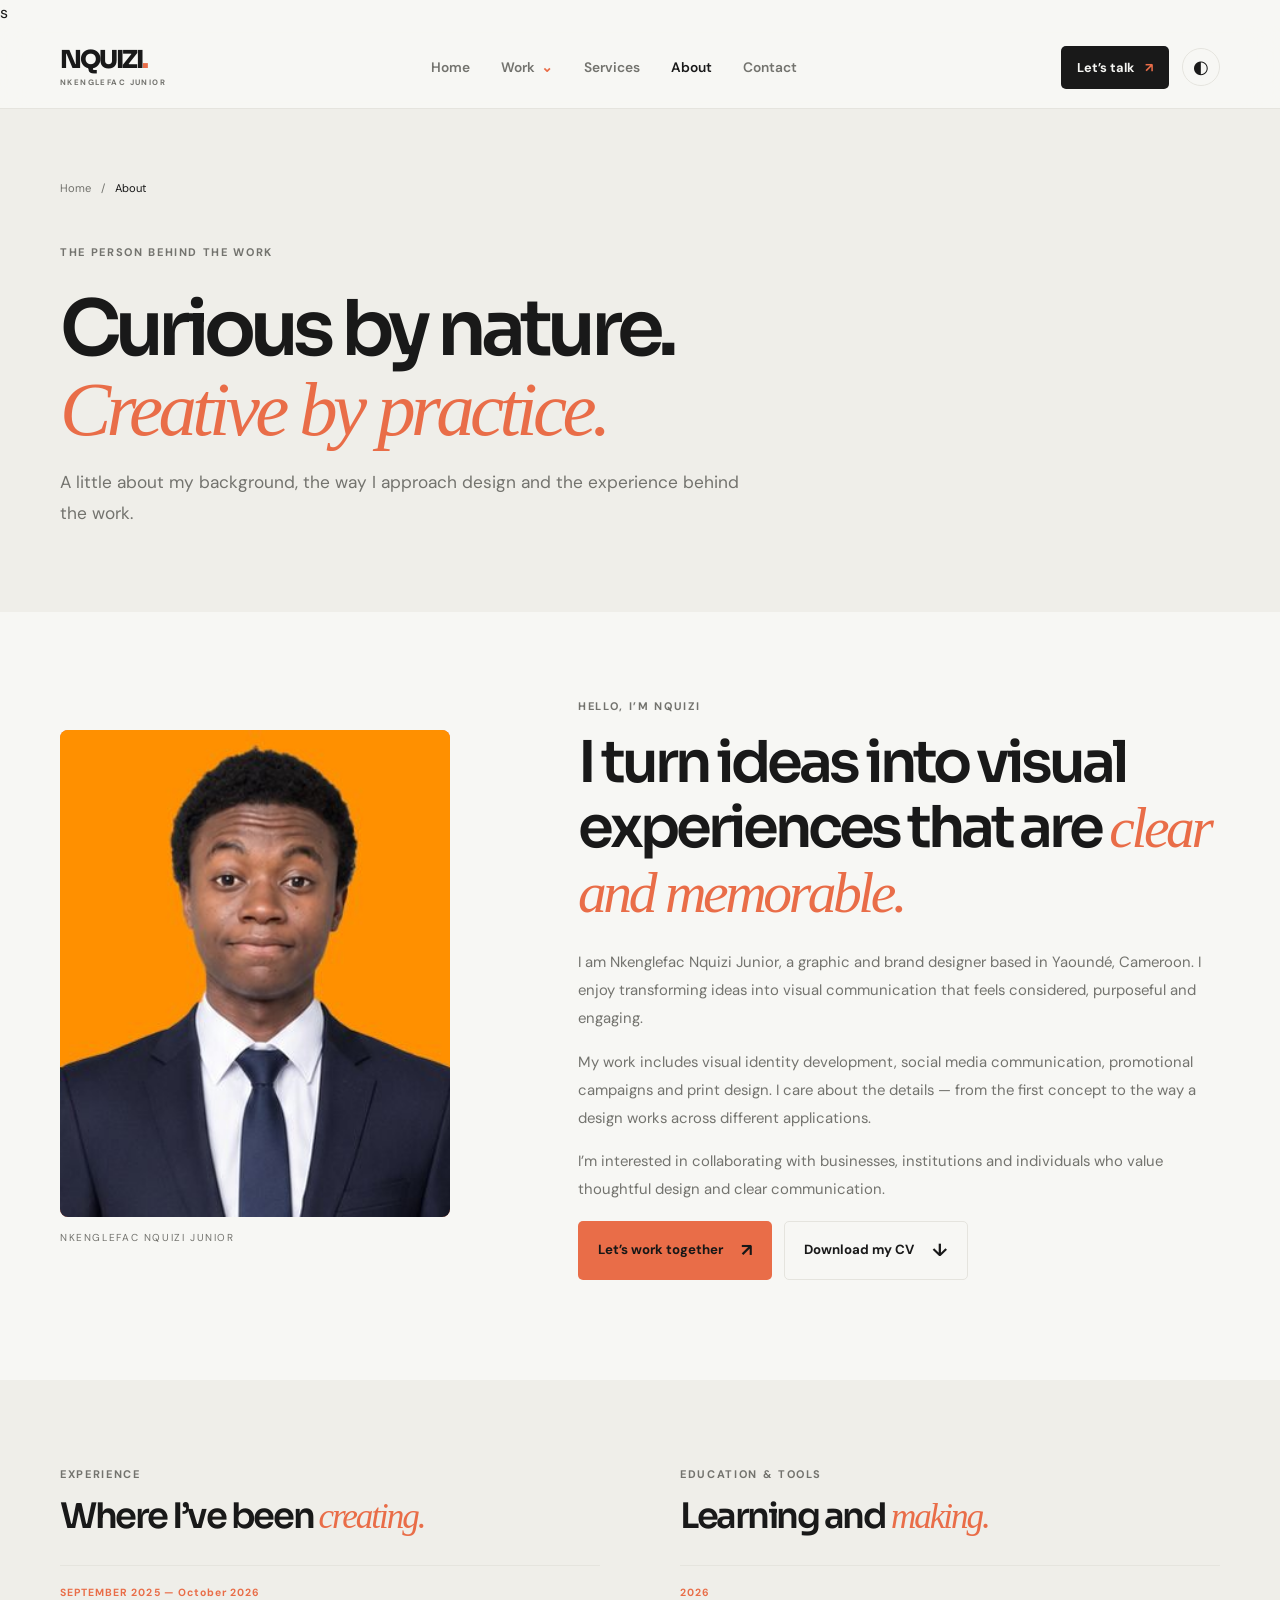
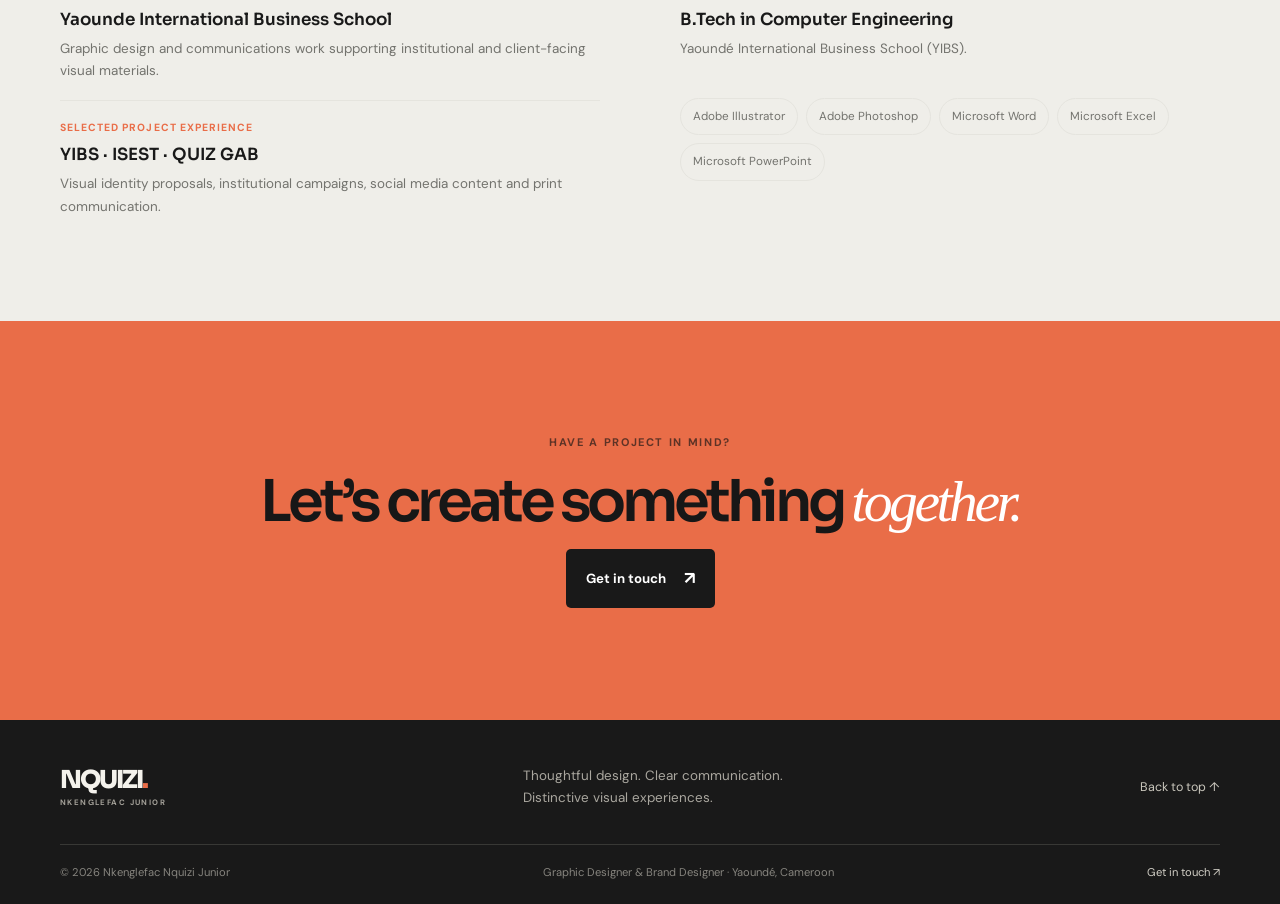
==== about.html @ 07d96ff3 "Initial portfolio commit" ====
s<!doctype html><html lang="en"><head><meta charset="utf-8"><meta name="viewport" content="width=device-width, initial-scale=1"><meta name="description" content="Learn more about Nkenglefac Nquizi Junior, graphic designer and brand designer based in Yaoundé, Cameroon."><title>About — Nkenglefac Nquizi Junior</title><link rel="preconnect" href="https://fonts.googleapis.com"><link rel="preconnect" href="https://fonts.gstatic.com" crossorigin><link href="https://fonts.googleapis.com/css2?family=DM+Sans:wght@400;500;600;700&family=Sora:wght@400;500;600;700;800&display=swap" rel="stylesheet"><link rel="stylesheet" href="assets/css/style.css"></head><body id="top"><header class="site-header"><div class="container nav-wrap"><a class="wordmark" href="index.html" aria-label="Nkenglefac Nquizi Junior home"><span>NQUIZI<span class="accent">.</span></span><small>NKENGLEFAC JUNIOR</small></a><button class="menu-toggle" type="button" aria-label="Open navigation" aria-expanded="false"><span></span><span></span></button><nav class="main-nav" aria-label="Main navigation"><ul><li><a href="index.html">Home</a></li><li class="has-submenu"><a href="work.html">Work <span class="chevron">⌄</span></a><div class="submenu"><a href="work.html">All work</a><a href="work/brand-identity.html">Brand Identity</a><a href="work/social-media-design.html">Social Media Design</a><a href="work/advertising-campaigns.html">Advertising &amp; Campaigns</a><a href="work/print-outdoor-design.html">Print &amp; Outdoor Design</a></div></li><li><a href="services.html">Services</a></li><li><a href="about.html" class="active">About</a></li><li><a href="contact.html">Contact</a></li></ul></nav><div class="nav-actions"><a class="nav-cta" href="contact.html">Let’s talk <span>↗</span></a><button class="theme-toggle" type="button" aria-label="Switch colour theme" title="Switch colour theme">◐</button></div></div></header><main><section class="page-hero compact"><div class="container"><div class="breadcrumbs"><a href="index.html">Home</a><span>/</span><span>About</span></div><span class="eyebrow">THE PERSON BEHIND THE WORK</span><h1>Curious by nature.<br><em>Creative by practice.</em></h1><p class="lead">A little about my background, the way I approach design and the experience behind the work.</p></div></section><section class="container about-layout"><div class="about-portrait"><img src="assets/images/profile/nquizi-portrait.jpg" alt="Portrait of Nkenglefac Nquizi Junior"><span>NKENGLEFAC NQUIZI JUNIOR</span></div><div class="about-copy"><span class="eyebrow">HELLO, I’M NQUIZI</span><h2>I turn ideas into visual experiences that are <em>clear and memorable.</em></h2><p>I am Nkenglefac Nquizi Junior, a graphic and brand designer based in Yaoundé, Cameroon. I enjoy transforming ideas into visual communication that feels considered, purposeful and engaging.</p><p>My work includes visual identity development, social media communication, promotional campaigns and print design. I care about the details — from the first concept to the way a design works across different applications.</p><p>I’m interested in collaborating with businesses, institutions and individuals who value thoughtful design and clear communication.</p><div class="about-actions"><a class="button button-accent" href="contact.html">Let’s work together <span>↗</span></a><a class="button button-outline-light" href="assets/cv/Nkenglefac_Nquizi_Junior_CV.pdf" download="Nkenglefac_Nquizi_Junior_CV.pdf" aria-label="Download Nkenglefac Nquizi Junior CV as PDF">Download my CV <span aria-hidden="true">↓</span></a></div></div></section><section class="about-details"><div class="container details-grid"><div><span class="eyebrow">EXPERIENCE</span><h2>Where I’ve been <em>creating.</em></h2><div class="timeline-item"><span>SEPTEMBER 2025 — October 2026</span><h3>Yaounde International Business School</h3><p>Graphic design and communications work supporting institutional and client-facing visual materials.</p></div><div class="timeline-item"><span>SELECTED PROJECT EXPERIENCE</span><h3>YIBS · ISEST · QUIZ GAB</h3><p>Visual identity proposals, institutional campaigns, social media content and print communication.</p></div></div><div><span class="eyebrow">EDUCATION &amp; TOOLS</span><h2>Learning and <em>making.</em></h2><div class="timeline-item"><span>2026</span><h3>B.Tech in Computer Engineering</h3><p>Yaoundé International Business School (YIBS).</p></div><div class="tool-pills"><span>Adobe Illustrator</span><span>Adobe Photoshop</span><span>Microsoft Word</span><span>Microsoft Excel</span><span>Microsoft PowerPoint</span></div></div></div></section><section class="home-contact"><div class="container home-contact-inner"><span class="eyebrow">HAVE A PROJECT IN MIND?</span><h2>Let’s create something <em>together.</em></h2><a class="button button-dark" href="contact.html">Get in touch <span>↗</span></a></div></section></main><footer class="site-footer"><div class="container footer-top"><a class="wordmark footer-mark" href="index.html"><span>NQUIZI<span class="accent">.</span></span><small>NKENGLEFAC JUNIOR</small></a><p>Thoughtful design. Clear communication.<br>Distinctive visual experiences.</p><a class="back-top" href="#top">Back to top ↑</a></div><div class="container footer-bottom"><span>© <span data-year></span> Nkenglefac Nquizi Junior</span><span>Graphic Designer &amp; Brand Designer · Yaoundé, Cameroon</span><a href="mailto:nquizijunior@gmail.com">Get in touch ↗</a></div></footer><script src="assets/js/main.js" defer></script></body></html>
---- assets/css/style.css ----
/* Nkenglefac Nquizi Junior — personal portfolio */
:root{--paper:#f7f7f4;--surface:#fff;--ink:#191919;--muted:#73736e;--line:#e5e4de;--soft:#efeee9;--accent:#e96d48;--accent-dark:#cc5635;--dark:#191919;--dark-muted:#b7b6b0;--serif:Georgia,"Times New Roman",serif;--sans:"DM Sans",Arial,sans-serif;--display:"Sora",Arial,sans-serif;--shadow:0 18px 48px rgba(25,25,25,.09);color-scheme:light}
:root[data-theme="dark"]{--paper:#151515;--surface:#1e1e1e;--ink:#f4f2ec;--muted:#aaa8a1;--line:#30302e;--soft:#222220;--dark:#0b0b0b;--dark-muted:#b7b6b0;--shadow:0 18px 48px rgba(0,0,0,.28);color-scheme:dark}
*{box-sizing:border-box}html{scroll-behavior:smooth;scroll-padding-top:90px}body{margin:0;background:var(--paper);color:var(--ink);font-family:var(--sans);font-size:16px;line-height:1.65;-webkit-font-smoothing:antialiased}body,button,input,select,textarea{font-family:var(--sans)}a{color:inherit;text-decoration:none}img{max-width:100%;display:block}button{color:inherit}::selection{background:var(--accent);color:#171717}.container{width:min(1160px,calc(100% - 48px));margin-inline:auto}.accent{color:var(--accent)}.eyebrow{display:inline-flex;align-items:center;gap:10px;font-size:.69rem;letter-spacing:.15em;font-weight:700;color:var(--muted);text-transform:uppercase}.eyebrow i{width:7px;height:7px;border-radius:50%;background:var(--accent);display:inline-block}.site-header{position:sticky;top:0;z-index:50;background:color-mix(in srgb,var(--paper) 92%,transparent);backdrop-filter:blur(16px);border-bottom:1px solid var(--line)}.nav-wrap{height:82px;display:flex;align-items:center;justify-content:space-between;gap:25px}.wordmark{display:inline-flex;flex-direction:column;line-height:1;flex-shrink:0}.wordmark>span{font:800 1.55rem/1 var(--display);letter-spacing:-.08em}.wordmark small{font-size:.49rem;letter-spacing:.18em;font-weight:700;color:var(--muted);margin-top:6px}.main-nav ul{display:flex;align-items:center;gap:31px;list-style:none;margin:0;padding:0}.main-nav li{position:relative}.main-nav a{font-size:.86rem;color:var(--muted);font-weight:600;transition:color .2s}.main-nav a:hover,.main-nav a.active,.main-nav li.active>a{color:var(--ink)}.chevron{color:var(--accent);padding-left:3px}.submenu{display:none;position:absolute;top:100%;left:-18px;padding:12px;min-width:230px;background:var(--surface);border:1px solid var(--line);border-radius:12px;box-shadow:var(--shadow)}.submenu a{display:block;padding:10px 12px;border-radius:7px;font-size:.83rem}.submenu a:hover{background:var(--soft)}.has-submenu:hover .submenu,.has-submenu:focus-within .submenu{display:block}.nav-actions{display:flex;align-items:center;gap:13px}.nav-cta{background:var(--ink);color:var(--paper);padding:11px 16px;border-radius:5px;font-size:.8rem;font-weight:700}.nav-cta span{color:var(--accent);padding-left:8px}.theme-toggle{border:1px solid var(--line);background:transparent;width:38px;height:38px;border-radius:50%;font-size:1.15rem;cursor:pointer}.menu-toggle{display:none}.hero{background:var(--dark);color:#f6f5ef;min-height:720px;display:flex;flex-direction:column;position:relative;overflow:hidden}.hero-grid{display:grid;grid-template-columns:1.08fr .92fr;align-items:center;gap:50px;flex:1;padding-top:70px;padding-bottom:55px}.hero-copy{position:relative;z-index:2}.hero .eyebrow{color:#bdbbb4}.hero h1,.page-hero h1,.category-hero h1,.contact-hero h1{font:600 clamp(3.5rem,7.2vw,6.6rem)/1.04 var(--display);letter-spacing:-.075em;margin:27px 0 20px;max-width:780px}.hero h1 em,.page-hero h1 em,.category-hero h1 em,.contact-hero h1 em,.section-heading h2 em,.intro-grid h2 em,.services-strip h2 em,.home-contact h2 em,.about-copy h2 em,.details-grid h2 em,.category-end h2 em{font-family:var(--serif);font-weight:400;letter-spacing:-.06em;color:var(--accent)}.hero-lead{max-width:540px;color:#c8c6bf;font-size:1.08rem;line-height:1.8}.hero-actions{display:flex;gap:12px;flex-wrap:wrap;margin-top:30px}.button{display:inline-flex;align-items:center;justify-content:center;gap:18px;padding:14px 19px;border-radius:5px;font-size:.83rem;font-weight:700;border:1px solid transparent;transition:transform .2s,background .2s,color .2s;cursor:pointer}.button:hover{transform:translateY(-3px)}.button span{font-size:1.1rem}.button-accent{background:var(--accent);color:#171717}.button-accent:hover{background:#f0805d}.button-outline{border-color:#55534f;color:#f8f7f1}.button-outline:hover{background:#fff;color:#171717}.button-dark{background:var(--dark);color:#fff}.button-dark:hover{background:var(--accent);color:#171717}.hero-note{display:flex;gap:12px;align-items:center;color:#98968f;font-size:.72rem;margin-top:52px}.note-line{display:block;width:33px;height:1px;background:var(--accent)}.hero-visual{height:480px;position:relative;display:flex;align-items:center;justify-content:center}.hero-orbit{position:absolute;width:min(440px,90%);aspect-ratio:1;border:1px solid rgba(233,109,72,.5);border-radius:50%;transform:rotate(-18deg)}.hero-orbit:before,.hero-orbit:after{content:"";position:absolute;border:1px solid rgba(255,255,255,.14);border-radius:50%;inset:28px -22px;transform:rotate(55deg)}.hero-orbit:after{inset:65px 0;transform:rotate(-47deg)}.hero-portrait{width:min(330px,70%);aspect-ratio:.82;position:relative;z-index:1;overflow:hidden;border-radius:46% 46% 7px 7px;background:#e96d48;box-shadow:0 20px 60px rgba(0,0,0,.3)}.hero-portrait img{width:100%;height:100%;object-fit:cover;object-position:50% 15%;mix-blend-mode:normal}.hero-stamp{position:absolute;right:-5px;bottom:65px;z-index:3;background:var(--accent);color:#171717;padding:14px 16px;display:flex;flex-direction:column;gap:0;font:700 .7rem/1.4 var(--display);letter-spacing:.12em;box-shadow:8px 8px 0 rgba(255,255,255,.09)}.hero-stamp b{font-size:.7rem;color:#fff}.hero-index{position:absolute;top:40px;right:0;color:#7b7973;font-size:.62rem;letter-spacing:.15em}.hero-bottom{display:flex;align-items:center;justify-content:space-between;color:#77756e;font-size:.64rem;letter-spacing:.16em;padding-bottom:23px}.scroll-mark{color:var(--accent);font-size:1.1rem}.intro-section{padding:120px 0 112px}.intro-grid{display:grid;grid-template-columns:.65fr 1.35fr;gap:70px}.intro-grid h2,.section-heading h2,.services-strip h2,.home-contact h2,.about-copy h2,.details-grid h2,.category-end h2{font:600 clamp(2.3rem,4.5vw,4rem)/1.13 var(--display);letter-spacing:-.07em;margin:0 0 19px}.intro-grid p{max-width:610px;color:var(--muted);font-size:1.02rem;line-height:1.9}.text-link{display:inline-flex;align-items:center;gap:15px;font-size:.83rem;font-weight:700;margin-top:13px;border-bottom:1px solid var(--accent);padding-bottom:7px}.text-link span{color:var(--accent);font-size:1.1rem;transition:transform .2s}.text-link:hover span{transform:translate(3px,-3px)}.section-block{padding:105px 0;border-top:1px solid var(--line)}.section-heading{display:flex;align-items:end;justify-content:space-between;gap:40px;margin-bottom:42px}.section-heading h2{margin:12px 0 10px}.section-heading p{margin:0;color:var(--muted);max-width:480px}.section-heading>.text-link{margin-bottom:7px;flex-shrink:0}.featured-grid{display:grid;grid-template-columns:repeat(3,1fr);gap:22px}.featured-card{display:block}.featured-image{position:relative;aspect-ratio:1.18;overflow:hidden;background:var(--soft);border-radius:7px}.featured-image img{width:100%;height:100%;object-fit:cover;transition:transform .65s cubic-bezier(.2,.7,.2,1)}.featured-card:hover .featured-image img{transform:scale(1.045)}.featured-image>span{position:absolute;right:14px;bottom:14px;width:38px;height:38px;display:grid;place-items:center;background:var(--accent);color:#171717;border-radius:50%;font-size:1.1rem}.featured-meta{display:flex;justify-content:space-between;align-items:start;gap:14px;padding-top:15px}.featured-meta h3{margin:0;font:600 1.05rem var(--display);letter-spacing:-.03em}.featured-meta p{margin:5px 0;color:var(--muted);font-size:.82rem}.featured-meta small{color:var(--muted);font-size:.66rem;white-space:nowrap;padding-top:5px}.category-preview{background:var(--soft)}.mini-category-grid{border-top:1px solid var(--line)}.mini-category{display:grid;grid-template-columns:60px 1fr 30px;align-items:center;gap:20px;padding:21px 5px;border-bottom:1px solid var(--line);transition:padding .2s,color .2s}.mini-category:hover{padding-left:13px;color:var(--accent)}.mini-category>span{font-size:.72rem;color:var(--muted)}.mini-category b{font:600 1.25rem var(--display);letter-spacing:-.04em}.mini-category i{font-style:normal;text-align:right;color:var(--accent);font-size:1.2rem}.services-strip{background:var(--dark);color:#f7f6f0;padding:105px 0}.services-strip-grid{display:grid;grid-template-columns:.8fr 1.2fr;gap:80px}.services-strip .eyebrow{color:#97958e}.services-strip h2{margin:18px 0 20px}.service-list>div{display:grid;grid-template-columns:38px 1fr 20px;gap:15px;align-items:center;padding:17px 0;border-bottom:1px solid #393936}.service-list>div:first-child{border-top:1px solid #393936}.service-list span{font-size:.7rem;color:var(--accent)}.service-list b{font-weight:600;font-size:.95rem}.service-list i{font-style:normal;color:var(--accent)}.home-contact{padding:112px 0;text-align:center;background:var(--accent);color:#171717}.home-contact .eyebrow{color:rgba(20,20,20,.65)}.home-contact h2{max-width:780px;margin:18px auto 15px}.home-contact h2 em{color:#fff}.home-contact p{max-width:550px;margin:0 auto 24px;color:rgba(20,20,20,.75)}.site-footer{padding:45px 0 22px;background:var(--dark);color:#f4f2ec}.footer-top{display:flex;align-items:center;justify-content:space-between;padding-bottom:35px;border-bottom:1px solid #383835}.footer-mark small{color:#a4a199}.footer-top p{margin:0;color:#aaa79f;font-size:.84rem}.back-top{font-size:.78rem;color:#c9c6bc}.back-top:hover,.footer-bottom a:hover{color:var(--accent)}.footer-bottom{display:flex;justify-content:space-between;gap:15px;padding-top:18px;color:#86847e;font-size:.7rem}.footer-bottom a{color:#d3d0c7}.page-hero,.category-hero,.contact-hero{padding:70px 0 65px;background:var(--soft)}.page-hero h1,.category-hero h1,.contact-hero h1{font-size:clamp(3.2rem,6vw,5.5rem);margin:29px 0 17px}.page-hero .lead,.category-hero .lead,.contact-hero .lead{max-width:690px;color:var(--muted);font-size:1.08rem;line-height:1.8}.breadcrumbs{display:flex;gap:10px;align-items:center;font-size:.7rem;color:var(--muted);margin-bottom:45px}.breadcrumbs span:last-child{color:var(--ink)}.page-hero-foot{display:flex;justify-content:space-between;border-top:1px solid var(--line);padding-top:17px;margin-top:54px;font-size:.65rem;letter-spacing:.13em;color:var(--muted)}.work-category-section{padding-top:65px;padding-bottom:65px}.category-grid{display:grid;grid-template-columns:repeat(2,1fr);gap:27px}.category-card{background:var(--surface);border:1px solid var(--line);border-radius:8px;overflow:hidden;display:block;transition:transform .25s,box-shadow .25s}.category-card:hover{transform:translateY(-5px);box-shadow:var(--shadow)}.category-image{position:relative;aspect-ratio:1.65;overflow:hidden;background:var(--soft)}.category-image img{width:100%;height:100%;object-fit:cover;transition:transform .6s}.category-card:hover .category-image img{transform:scale(1.04)}.category-arrow{position:absolute;right:15px;bottom:15px;width:40px;height:40px;display:grid;place-items:center;background:var(--accent);color:#171717;border-radius:50%;font-size:1.1rem}.category-card-info{padding:22px 24px 24px}.category-card-info .eyebrow{font-size:.62rem}.category-card-info h2{font:600 1.45rem var(--display);letter-spacing:-.05em;margin:8px 0}.category-card-info p{font-size:.85rem;color:var(--muted);margin:0;max-width:450px}.category-count{display:flex;justify-content:space-between;align-items:center;margin-top:18px;padding-top:14px;border-top:1px solid var(--line);font-size:.7rem;color:var(--muted)}.category-count b{font-size:1.1rem;color:var(--accent)}.work-featured-bottom{border-top:1px solid var(--line);padding-top:60px;padding-bottom:100px;display:flex;align-items:center;justify-content:space-between;gap:40px}.work-featured-bottom h2{font:600 clamp(2rem,4vw,3.4rem)/1.12 var(--display);letter-spacing:-.07em;margin:17px 0}.work-featured-bottom h2 em{font-family:var(--serif);font-weight:400;color:var(--accent)}.work-featured-bottom p{color:var(--muted);max-width:490px}.category-hero{padding-bottom:72px}.category-hero-grid{display:grid;grid-template-columns:1.05fr .95fr;align-items:center;gap:55px}.category-hero-grid .lead{max-width:580px}.category-cover{height:330px;overflow:hidden;border-radius:8px;background:var(--surface);box-shadow:var(--shadow)}.category-cover img{width:100%;height:100%;object-fit:cover}.category-hero .text-link{margin-top:20px}.project-group{padding:75px 0;border-bottom:1px solid var(--line)}.project-group-heading{display:flex;align-items:end;justify-content:space-between;gap:35px;margin-bottom:30px}.project-group-heading h2{font:600 clamp(1.7rem,3.2vw,2.5rem)/1.15 var(--display);letter-spacing:-.06em;margin:10px 0}.project-group-heading p{max-width:650px;color:var(--muted);margin:0}.tag-row{display:flex;flex-wrap:wrap;gap:7px;margin-top:17px}.tag-row span{border:1px solid var(--line);border-radius:99px;padding:6px 10px;color:var(--muted);font-size:.66rem}.project-count{font-size:.7rem;color:var(--muted);white-space:nowrap}.image-grid{display:grid;grid-template-columns:repeat(3,1fr);gap:18px}.work-image-card{margin:0;min-width:0}.image-trigger{position:relative;border:0;padding:0;width:100%;height:255px;overflow:hidden;border-radius:6px;background:var(--soft);cursor:zoom-in;display:block}.image-trigger img{width:100%;height:100%;object-fit:cover;transition:transform .6s}.image-trigger:hover img{transform:scale(1.05)}.image-zoom{position:absolute;right:12px;bottom:12px;background:var(--accent);color:#171717;width:31px;height:31px;border-radius:50%;display:grid;place-items:center;opacity:0;transform:translateY(5px);transition:.2s}.image-trigger:hover .image-zoom,.image-trigger:focus-visible .image-zoom{opacity:1;transform:none}.work-image-card figcaption{padding:10px 2px 0}.work-image-card figcaption strong{display:block;font-size:.83rem;font-weight:700}.work-image-card figcaption span{display:block;color:var(--muted);font-size:.72rem;line-height:1.5;margin-top:3px}.category-end{padding:80px 0;display:flex;justify-content:space-between;align-items:center;gap:25px}.category-end h2{margin:12px 0 0}.category-pagination{display:flex;justify-content:space-between;padding:18px 0 70px;border-top:1px solid var(--line);font-size:.78rem;font-weight:700}.category-pagination a:hover{color:var(--accent)}.services-page-grid{padding-top:65px;padding-bottom:100px;display:grid;grid-template-columns:repeat(2,1fr);gap:20px}.service-card{background:var(--surface);border:1px solid var(--line);padding:31px;border-radius:8px;min-height:290px}.service-symbol{display:block;font-size:2rem;color:var(--accent);margin-bottom:26px}.service-card .eyebrow{font-size:.62rem}.service-card h2{font:600 1.45rem/1.2 var(--display);letter-spacing:-.05em;margin:12px 0}.service-card p{font-size:.87rem;color:var(--muted);max-width:450px}.service-card .text-link{font-size:.76rem}.about-layout{display:grid;grid-template-columns:.8fr 1.2fr;gap:90px;align-items:center;padding-top:85px;padding-bottom:100px}.about-portrait{position:relative;max-width:390px}.about-portrait img{width:100%;aspect-ratio:.8;object-fit:cover;object-position:50% 12%;border-radius:8px;background:var(--accent)}.about-portrait>span{display:block;color:var(--muted);font-size:.63rem;letter-spacing:.16em;margin-top:13px}.about-copy h2{margin:15px 0 23px}.about-copy p{color:var(--muted);line-height:1.9;font-size:.93rem}.about-copy .button{margin-top:17px}.about-details{background:var(--soft);padding:85px 0}.details-grid{display:grid;grid-template-columns:1fr 1fr;gap:80px}.details-grid h2{font-size:2.2rem;margin:14px 0 28px}.timeline-item{padding:18px 0;border-top:1px solid var(--line)}.timeline-item>span{font-size:.65rem;letter-spacing:.1em;color:var(--accent);font-weight:700}.timeline-item h3{font:600 1.05rem var(--display);margin:8px 0}.timeline-item p{font-size:.84rem;color:var(--muted);margin:0}.tool-pills{display:flex;flex-wrap:wrap;gap:8px;margin-top:20px}.tool-pills span{border:1px solid var(--line);padding:8px 12px;border-radius:99px;font-size:.73rem;color:var(--muted)}.contact-hero{padding-bottom:90px}.contact-methods{display:grid;grid-template-columns:1fr 1fr 1fr;gap:18px;margin-top:65px;padding-top:20px;border-top:1px solid var(--line)}.contact-methods>a,.contact-methods>div{display:flex;flex-direction:column;gap:7px;position:relative;padding-right:18px}.contact-methods span{font-size:.64rem;color:var(--muted);letter-spacing:.13em;font-weight:700}.contact-methods b{font-size:.94rem;overflow-wrap:anywhere}.contact-methods i{position:absolute;right:0;top:12px;color:var(--accent);font-style:normal}.contact-form-section{display:grid;grid-template-columns:.8fr 1.2fr;gap:95px;padding-top:90px;padding-bottom:110px}.form-intro h2{font:600 2.7rem/1.1 var(--display);letter-spacing:-.06em;margin:15px 0}.form-intro h2 em{font-family:var(--serif);font-weight:400;color:var(--accent)}.form-intro p{color:var(--muted);font-size:.84rem;max-width:340px}.contact-form{display:grid;gap:18px}.contact-form label{display:grid;gap:7px;font-size:.76rem;font-weight:700}.contact-form input,.contact-form select,.contact-form textarea{width:100%;border:1px solid var(--line);background:var(--surface);color:var(--ink);border-radius:5px;padding:13px 14px;font-size:.86rem;outline:none}.contact-form input:focus,.contact-form select:focus,.contact-form textarea:focus{border-color:var(--accent);box-shadow:0 0 0 3px color-mix(in srgb,var(--accent) 18%,transparent)}.contact-form textarea{resize:vertical}.contact-form .button{justify-self:start}.form-note{font-size:.76rem;color:var(--muted);margin:0}.lightbox{display:none;position:fixed;inset:0;z-index:100;background:rgba(8,8,8,.94);padding:65px 24px 30px;align-items:center;justify-content:center;flex-direction:column}.lightbox.open{display:flex}.lightbox img{max-width:min(1100px,92vw);max-height:78vh;object-fit:contain;border-radius:5px}.lightbox p{color:#eae8e1;font-size:.83rem;margin:14px 0 0}.lightbox-close{position:absolute;right:25px;top:13px;border:0;background:transparent;color:white;font-size:2.2rem;cursor:pointer}.reveal{opacity:0;transform:translateY(18px);transition:opacity .65s ease,transform .65s ease}.reveal.is-visible{opacity:1;transform:none}
@media(max-width:900px){.main-nav ul{gap:18px}.hero-grid{gap:15px}.hero-visual{height:400px}.hero h1{font-size:clamp(3rem,8vw,5rem)}.intro-grid{gap:35px}.featured-grid{gap:15px}.image-grid{grid-template-columns:repeat(2,1fr)}.about-layout{gap:50px}.contact-form-section{gap:50px}}
@media(max-width:700px){.container{width:min(100% - 34px,560px)}.nav-wrap{height:70px}.menu-toggle{display:flex;flex-direction:column;gap:5px;border:0;background:transparent;padding:10px;margin-left:auto}.menu-toggle span{display:block;width:23px;height:2px;background:var(--ink)}.main-nav{display:none;position:absolute;top:70px;left:0;right:0;background:var(--paper);border-bottom:1px solid var(--line);padding:15px 22px 22px}.main-nav.open{display:block}.main-nav ul{display:flex;align-items:stretch;flex-direction:column;gap:0}.main-nav li{padding:11px 0;border-bottom:1px solid var(--line)}.main-nav a{font-size:.95rem}.submenu{display:none;position:static;box-shadow:none;border:0;padding:6px 0 0 12px;background:transparent}.has-submenu.open-sub .submenu{display:block}.submenu a{font-size:.82rem;padding:8px 10px}.nav-actions{gap:7px}.nav-cta{padding:9px 11px;font-size:.72rem}.theme-toggle{width:34px;height:34px}.hero{min-height:auto}.hero-grid{grid-template-columns:1fr;padding-top:70px;padding-bottom:42px}.hero h1{font-size:clamp(3.3rem,13vw,5rem)}.hero-lead{font-size:.98rem}.hero-visual{height:370px;margin-top:0}.hero-portrait{width:245px}.hero-stamp{right:7%;bottom:40px}.hero-index{right:6%}.hero-note{margin-top:32px}.hero-bottom{font-size:.56rem}.intro-section{padding:75px 0}.intro-grid{grid-template-columns:1fr;gap:20px}.intro-grid h2,.section-heading h2,.services-strip h2,.home-contact h2{font-size:2.5rem}.section-block{padding:75px 0}.section-heading{display:block}.section-heading>.text-link{margin-top:22px}.featured-grid{grid-template-columns:1fr;gap:30px}.featured-image{aspect-ratio:1.35}.featured-meta{display:block}.featured-meta small{display:inline-block;margin-top:8px}.mini-category{grid-template-columns:35px 1fr 20px;gap:10px;padding:17px 0}.mini-category b{font-size:1rem}.services-strip{padding:75px 0}.services-strip-grid{grid-template-columns:1fr;gap:40px}.home-contact{padding:80px 0}.footer-top{align-items:flex-start;gap:18px;flex-wrap:wrap}.footer-top p{order:3;width:100%}.footer-bottom{flex-direction:column;gap:8px}.page-hero,.category-hero,.contact-hero{padding:45px 0 55px}.breadcrumbs{margin-bottom:32px}.page-hero h1,.category-hero h1,.contact-hero h1{font-size:clamp(2.8rem,12vw,4.3rem)}.page-hero-foot{margin-top:35px}.category-grid{grid-template-columns:1fr;gap:18px}.category-image{aspect-ratio:1.5}.work-featured-bottom{display:block;padding-top:45px;padding-bottom:70px}.work-featured-bottom .button{margin-top:15px}.category-hero-grid{grid-template-columns:1fr;gap:28px}.category-cover{height:250px}.project-group{padding:55px 0}.project-group-heading{display:block}.project-count{display:inline-block;margin-top:15px}.image-grid{grid-template-columns:1fr 1fr;gap:12px}.image-trigger{height:190px}.work-image-card figcaption strong{font-size:.75rem}.work-image-card figcaption span{font-size:.66rem}.category-end{display:block;padding:60px 0}.category-end .button{margin-top:20px}.services-page-grid{grid-template-columns:1fr;padding-top:35px;padding-bottom:75px}.service-card{min-height:0;padding:24px}.about-layout{grid-template-columns:1fr;gap:38px;padding-top:55px;padding-bottom:70px}.about-portrait{max-width:310px;margin:auto}.about-copy h2{font-size:2.45rem}.about-details{padding:70px 0}.details-grid{grid-template-columns:1fr;gap:45px}.details-grid h2{font-size:2rem}.contact-methods{grid-template-columns:1fr;gap:22px;margin-top:45px}.contact-form-section{grid-template-columns:1fr;gap:32px;padding-top:65px;padding-bottom:75px}.form-intro h2{font-size:2.3rem}}
@media(max-width:420px){.image-grid{grid-template-columns:1fr}.image-trigger{height:240px}.hero-visual{height:320px}.hero-portrait{width:215px}.hero-stamp{right:0;bottom:25px}.nav-cta{display:none}}
@media(prefers-reduced-motion:reduce){html{scroll-behavior:auto}*,*:before,*:after{animation-duration:.01ms!important;animation-iteration-count:1!important;transition-duration:.01ms!important}.reveal{opacity:1;transform:none}}

/* CV download actions */
.about-actions{display:flex;flex-wrap:wrap;gap:12px;margin-top:17px}
.about-actions .button{margin-top:0}
.button-outline-light{border-color:var(--line);color:var(--ink);background:transparent}
.button-outline-light:hover{background:var(--ink);color:var(--paper)}
@media(max-width:700px){.about-actions{gap:10px}}
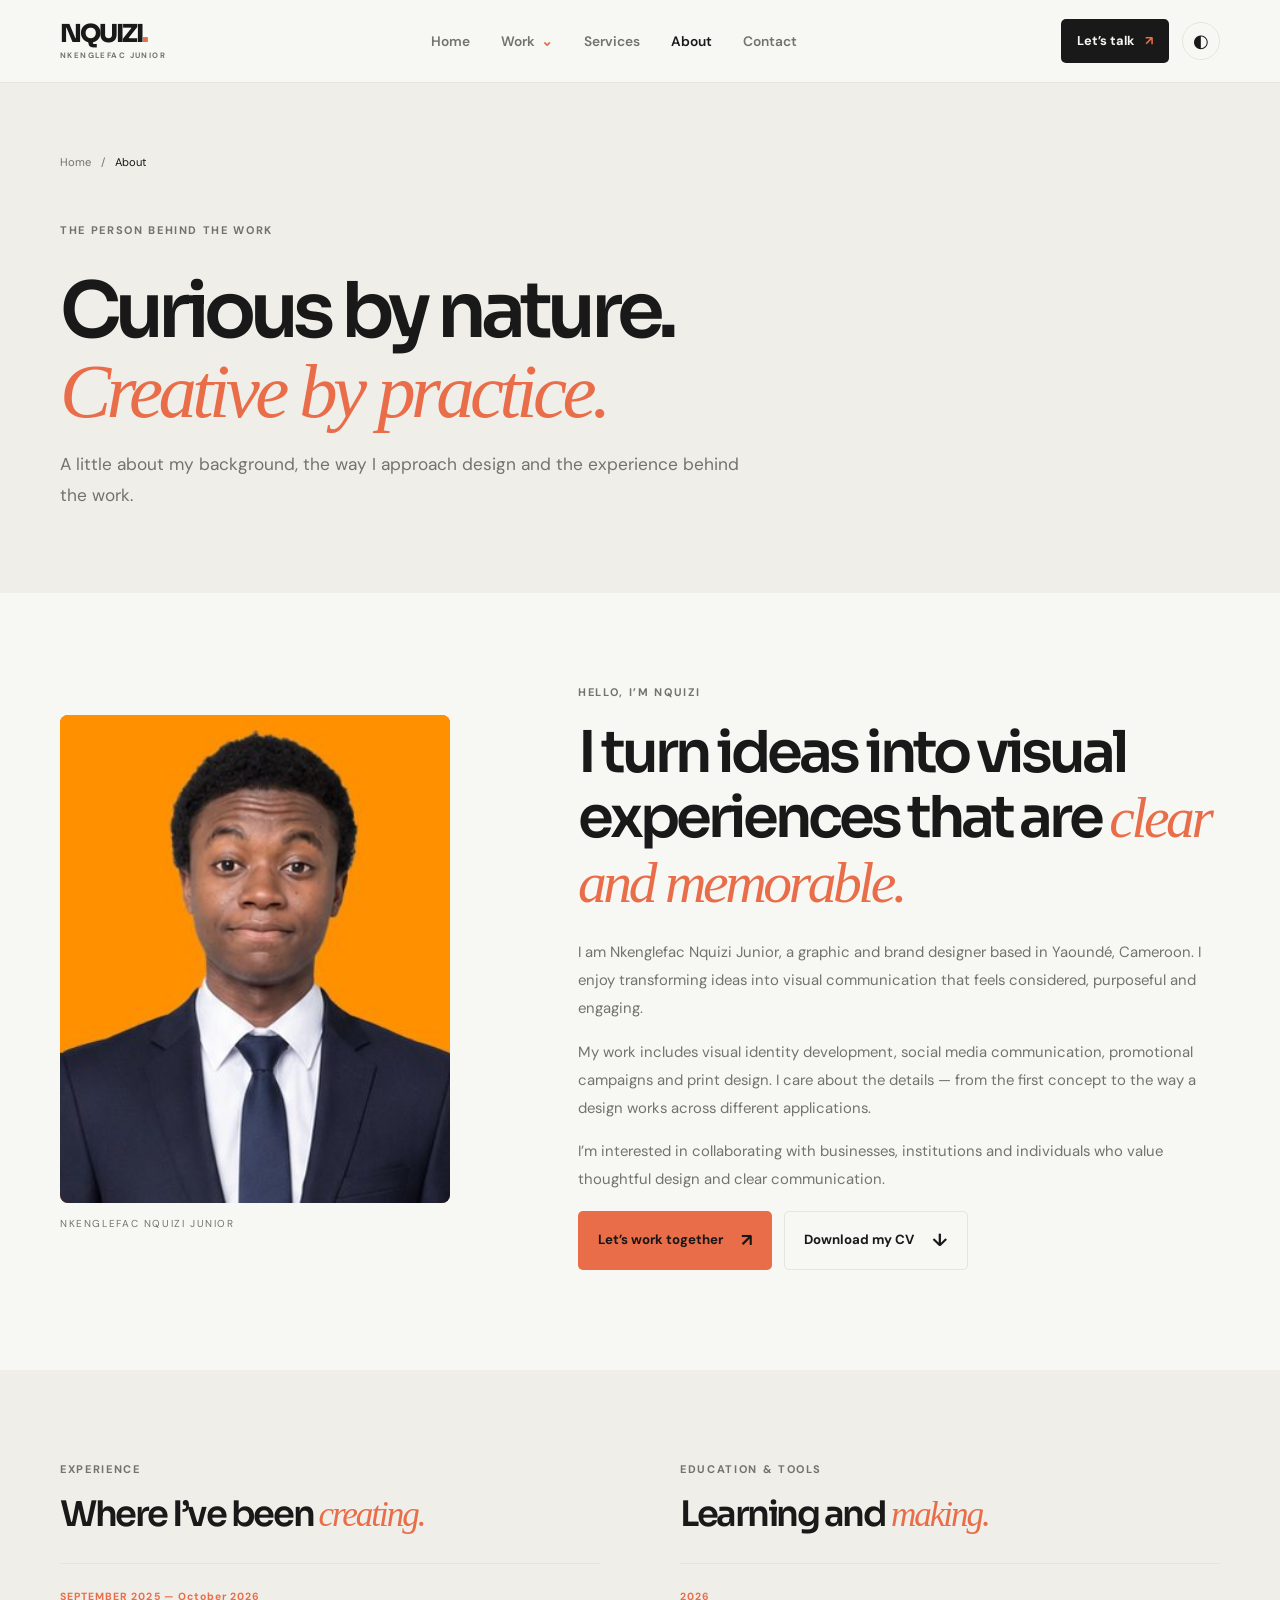
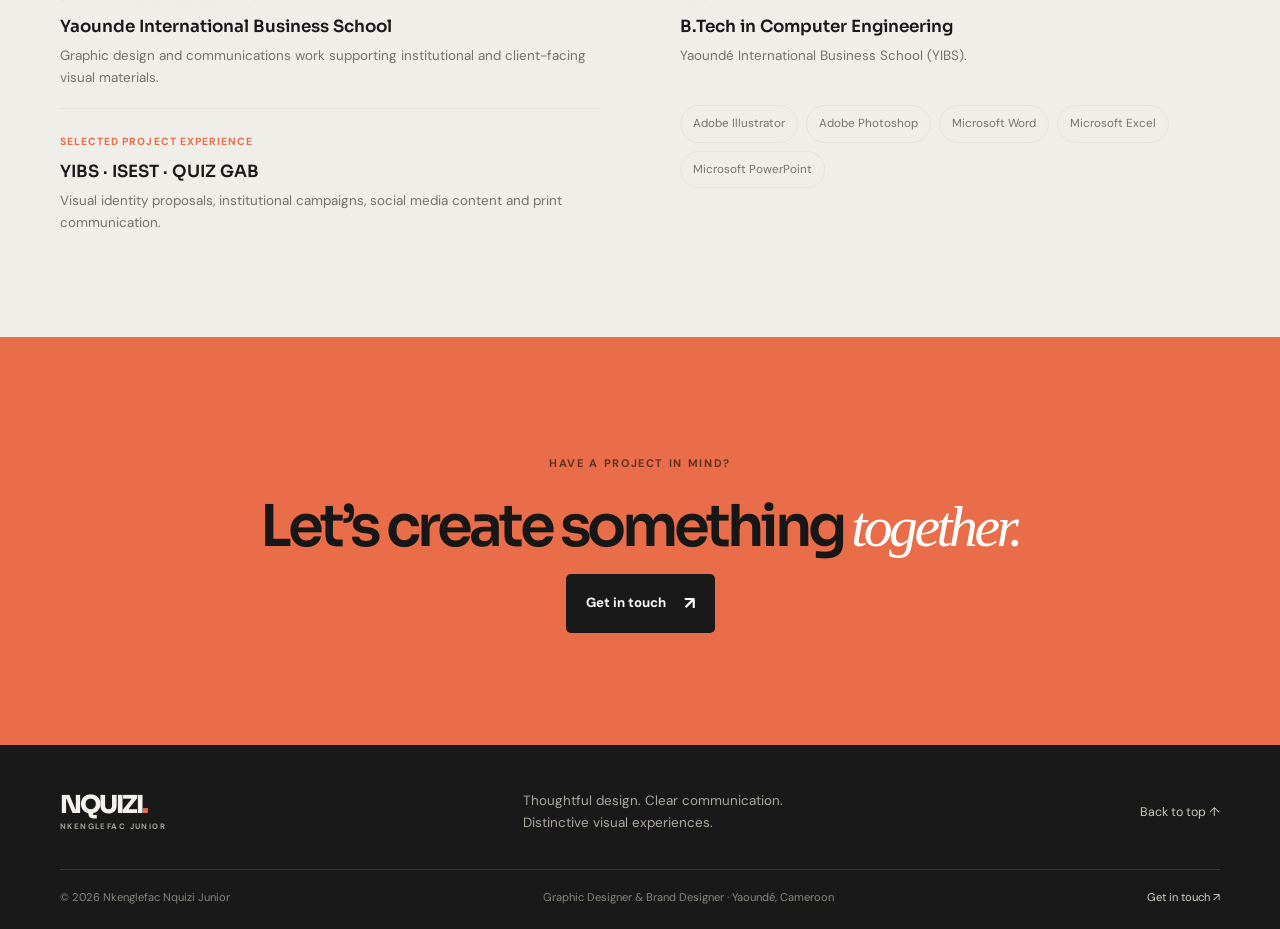
==== commit dd536b8b: "Update portfolio and add KonaU brand identity project" ====
--- a/about.html
+++ b/about.html
@@ -1 +1 @@
-s<!doctype html><html lang="en"><head><meta charset="utf-8"><meta name="viewport" content="width=device-width, initial-scale=1"><meta name="description" content="Learn more about Nkenglefac Nquizi Junior, graphic designer and brand designer based in Yaoundé, Cameroon."><title>About — Nkenglefac Nquizi Junior</title><link rel="preconnect" href="https://fonts.googleapis.com"><link rel="preconnect" href="https://fonts.gstatic.com" crossorigin><link href="https://fonts.googleapis.com/css2?family=DM+Sans:wght@400;500;600;700&family=Sora:wght@400;500;600;700;800&display=swap" rel="stylesheet"><link rel="stylesheet" href="assets/css/style.css"></head><body id="top"><header class="site-header"><div class="container nav-wrap"><a class="wordmark" href="index.html" aria-label="Nkenglefac Nquizi Junior home"><span>NQUIZI<span class="accent">.</span></span><small>NKENGLEFAC JUNIOR</small></a><button class="menu-toggle" type="button" aria-label="Open navigation" aria-expanded="false"><span></span><span></span></button><nav class="main-nav" aria-label="Main navigation"><ul><li><a href="index.html">Home</a></li><li class="has-submenu"><a href="work.html">Work <span class="chevron">⌄</span></a><div class="submenu"><a href="work.html">All work</a><a href="work/brand-identity.html">Brand Identity</a><a href="work/social-media-design.html">Social Media Design</a><a href="work/advertising-campaigns.html">Advertising &amp; Campaigns</a><a href="work/print-outdoor-design.html">Print &amp; Outdoor Design</a></div></li><li><a href="services.html">Services</a></li><li><a href="about.html" class="active">About</a></li><li><a href="contact.html">Contact</a></li></ul></nav><div class="nav-actions"><a class="nav-cta" href="contact.html">Let’s talk <span>↗</span></a><button class="theme-toggle" type="button" aria-label="Switch colour theme" title="Switch colour theme">◐</button></div></div></header><main><section class="page-hero compact"><div class="container"><div class="breadcrumbs"><a href="index.html">Home</a><span>/</span><span>About</span></div><span class="eyebrow">THE PERSON BEHIND THE WORK</span><h1>Curious by nature.<br><em>Creative by practice.</em></h1><p class="lead">A little about my background, the way I approach design and the experience behind the work.</p></div></section><section class="container about-layout"><div class="about-portrait"><img src="assets/images/profile/nquizi-portrait.jpg" alt="Portrait of Nkenglefac Nquizi Junior"><span>NKENGLEFAC NQUIZI JUNIOR</span></div><div class="about-copy"><span class="eyebrow">HELLO, I’M NQUIZI</span><h2>I turn ideas into visual experiences that are <em>clear and memorable.</em></h2><p>I am Nkenglefac Nquizi Junior, a graphic and brand designer based in Yaoundé, Cameroon. I enjoy transforming ideas into visual communication that feels considered, purposeful and engaging.</p><p>My work includes visual identity development, social media communication, promotional campaigns and print design. I care about the details — from the first concept to the way a design works across different applications.</p><p>I’m interested in collaborating with businesses, institutions and individuals who value thoughtful design and clear communication.</p><div class="about-actions"><a class="button button-accent" href="contact.html">Let’s work together <span>↗</span></a><a class="button button-outline-light" href="assets/cv/Nkenglefac_Nquizi_Junior_CV.pdf" download="Nkenglefac_Nquizi_Junior_CV.pdf" aria-label="Download Nkenglefac Nquizi Junior CV as PDF">Download my CV <span aria-hidden="true">↓</span></a></div></div></section><section class="about-details"><div class="container details-grid"><div><span class="eyebrow">EXPERIENCE</span><h2>Where I’ve been <em>creating.</em></h2><div class="timeline-item"><span>SEPTEMBER 2025 — October 2026</span><h3>Yaounde International Business School</h3><p>Graphic design and communications work supporting institutional and client-facing visual materials.</p></div><div class="timeline-item"><span>SELECTED PROJECT EXPERIENCE</span><h3>YIBS · ISEST · QUIZ GAB</h3><p>Visual identity proposals, institutional campaigns, social media content and print communication.</p></div></div><div><span class="eyebrow">EDUCATION &amp; TOOLS</span><h2>Learning and <em>making.</em></h2><div class="timeline-item"><span>2026</span><h3>B.Tech in Computer Engineering</h3><p>Yaoundé International Business School (YIBS).</p></div><div class="tool-pills"><span>Adobe Illustrator</span><span>Adobe Photoshop</span><span>Microsoft Word</span><span>Microsoft Excel</span><span>Microsoft PowerPoint</span></div></div></div></section><section class="home-contact"><div class="container home-contact-inner"><span class="eyebrow">HAVE A PROJECT IN MIND?</span><h2>Let’s create something <em>together.</em></h2><a class="button button-dark" href="contact.html">Get in touch <span>↗</span></a></div></section></main><footer class="site-footer"><div class="container footer-top"><a class="wordmark footer-mark" href="index.html"><span>NQUIZI<span class="accent">.</span></span><small>NKENGLEFAC JUNIOR</small></a><p>Thoughtful design. Clear communication.<br>Distinctive visual experiences.</p><a class="back-top" href="#top">Back to top ↑</a></div><div class="container footer-bottom"><span>© <span data-year></span> Nkenglefac Nquizi Junior</span><span>Graphic Designer &amp; Brand Designer · Yaoundé, Cameroon</span><a href="mailto:nquizijunior@gmail.com">Get in touch ↗</a></div></footer><script src="assets/js/main.js" defer></script></body></html>+<!doctype html><html lang="en"><head><meta charset="utf-8"><meta name="viewport" content="width=device-width, initial-scale=1"><meta name="description" content="Learn more about Nkenglefac Nquizi Junior, graphic designer and brand designer based in Yaoundé, Cameroon."><title>About — Nkenglefac Nquizi Junior</title><link rel="preconnect" href="https://fonts.googleapis.com"><link rel="preconnect" href="https://fonts.gstatic.com" crossorigin><link href="https://fonts.googleapis.com/css2?family=DM+Sans:wght@400;500;600;700&family=Sora:wght@400;500;600;700;800&display=swap" rel="stylesheet"><link rel="stylesheet" href="assets/css/style.css"><link rel="icon" href="favicon-quizgab.ico" sizes="any"><link rel="icon" type="image/png" href="favicon-quizgab.png"><link rel="apple-touch-icon" href="favicon-quizgab.png"></head><body id="top"><header class="site-header"><div class="container nav-wrap"><a class="wordmark" href="index.html" aria-label="Nkenglefac Nquizi Junior home"><span>NQUIZI<span class="accent">.</span></span><small>NKENGLEFAC JUNIOR</small></a><button class="menu-toggle" type="button" aria-label="Open navigation" aria-expanded="false"><span></span><span></span></button><nav class="main-nav" aria-label="Main navigation"><ul><li><a href="index.html">Home</a></li><li class="has-submenu"><a href="work.html">Work <span class="chevron">⌄</span></a><div class="submenu"><a href="work.html">All work</a><a href="work/brand-identity.html">Brand Identity</a><a href="work/social-media-design.html">Social Media Design</a><a href="work/advertising-campaigns.html">Advertising &amp; Campaigns</a><a href="work/print-outdoor-design.html">Print &amp; Outdoor Design</a></div></li><li><a href="services.html">Services</a></li><li><a href="about.html" class="active">About</a></li><li><a href="contact.html">Contact</a></li></ul></nav><div class="nav-actions"><a class="nav-cta" href="contact.html">Let’s talk <span>↗</span></a><button class="theme-toggle" type="button" aria-label="Switch colour theme" title="Switch colour theme">◐</button></div></div></header><main><section class="page-hero compact"><div class="container"><div class="breadcrumbs"><a href="index.html">Home</a><span>/</span><span>About</span></div><span class="eyebrow">THE PERSON BEHIND THE WORK</span><h1>Curious by nature.<br><em>Creative by practice.</em></h1><p class="lead">A little about my background, the way I approach design and the experience behind the work.</p></div></section><section class="container about-layout"><div class="about-portrait"><img src="assets/images/profile/nquizi-portrait.jpg" alt="Portrait of Nkenglefac Nquizi Junior"><span>NKENGLEFAC NQUIZI JUNIOR</span></div><div class="about-copy"><span class="eyebrow">HELLO, I’M NQUIZI</span><h2>I turn ideas into visual experiences that are <em>clear and memorable.</em></h2><p>I am Nkenglefac Nquizi Junior, a graphic and brand designer based in Yaoundé, Cameroon. I enjoy transforming ideas into visual communication that feels considered, purposeful and engaging.</p><p>My work includes visual identity development, social media communication, promotional campaigns and print design. I care about the details — from the first concept to the way a design works across different applications.</p><p>I’m interested in collaborating with businesses, institutions and individuals who value thoughtful design and clear communication.</p><div class="about-actions"><a class="button button-accent" href="contact.html">Let’s work together <span>↗</span></a><a class="button button-outline-light" href="assets/cv/Nkenglefac_Nquizi_Junior_CV.pdf" download="Nkenglefac_Nquizi_Junior_CV.pdf" aria-label="Download Nkenglefac Nquizi Junior CV as PDF">Download my CV <span aria-hidden="true">↓</span></a></div></div></section><section class="about-details"><div class="container details-grid"><div><span class="eyebrow">EXPERIENCE</span><h2>Where I’ve been <em>creating.</em></h2><div class="timeline-item"><span>SEPTEMBER 2025 — October 2026</span><h3>Yaounde International Business School</h3><p>Graphic design and communications work supporting institutional and client-facing visual materials.</p></div><div class="timeline-item"><span>SELECTED PROJECT EXPERIENCE</span><h3>YIBS · ISEST · QUIZ GAB</h3><p>Visual identity proposals, institutional campaigns, social media content and print communication.</p></div></div><div><span class="eyebrow">EDUCATION &amp; TOOLS</span><h2>Learning and <em>making.</em></h2><div class="timeline-item"><span>2026</span><h3>B.Tech in Computer Engineering</h3><p>Yaoundé International Business School (YIBS).</p></div><div class="tool-pills"><span>Adobe Illustrator</span><span>Adobe Photoshop</span><span>Microsoft Word</span><span>Microsoft Excel</span><span>Microsoft PowerPoint</span></div></div></div></section><section class="home-contact"><div class="container home-contact-inner"><span class="eyebrow">HAVE A PROJECT IN MIND?</span><h2>Let’s create something <em>together.</em></h2><a class="button button-dark" href="contact.html">Get in touch <span>↗</span></a></div></section></main><footer class="site-footer"><div class="container footer-top"><a class="wordmark footer-mark" href="index.html"><span>NQUIZI<span class="accent">.</span></span><small>NKENGLEFAC JUNIOR</small></a><p>Thoughtful design. Clear communication.<br>Distinctive visual experiences.</p><a class="back-top" href="#top">Back to top ↑</a></div><div class="container footer-bottom"><span>© <span data-year></span> Nkenglefac Nquizi Junior</span><span>Graphic Designer &amp; Brand Designer · Yaoundé, Cameroon</span><a href="mailto:nkenglefacnquizijunior@gmail.com">Get in touch ↗</a></div></footer><script src="assets/js/main.js" defer></script></body></html>
